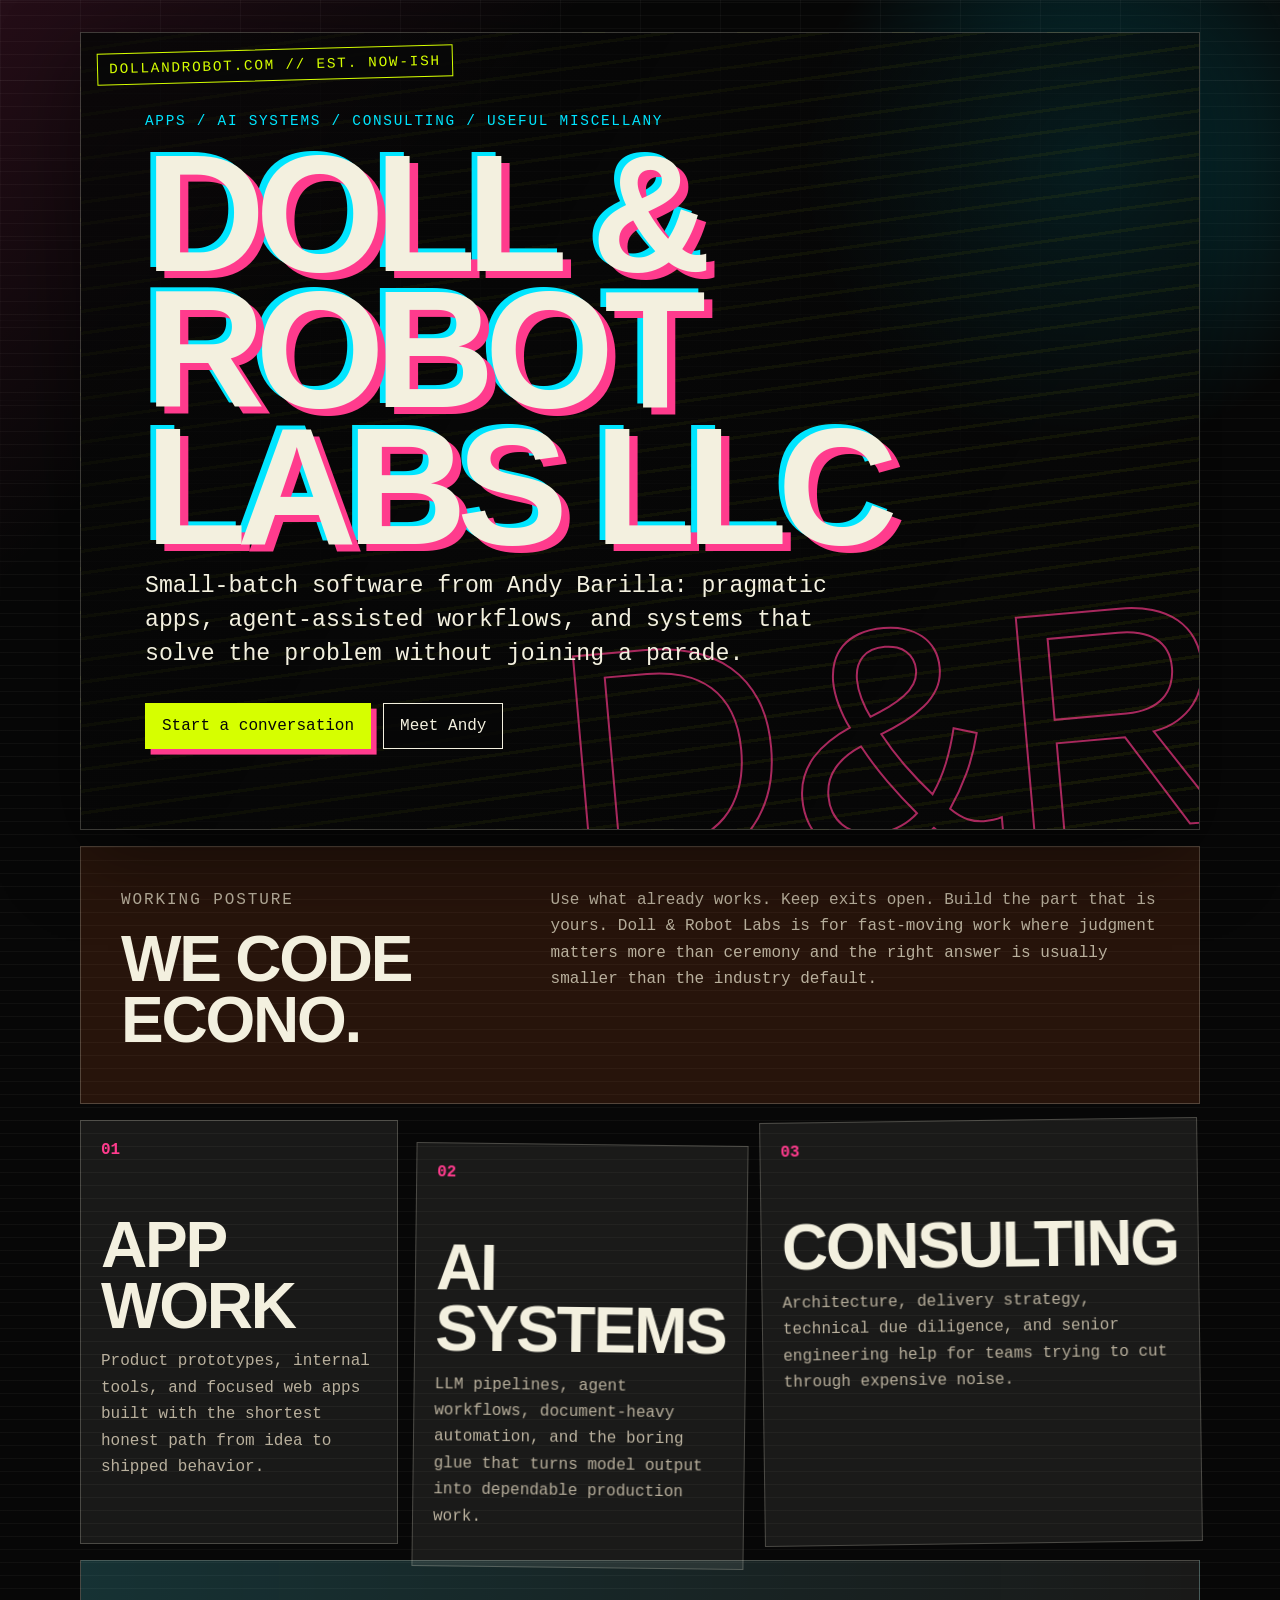
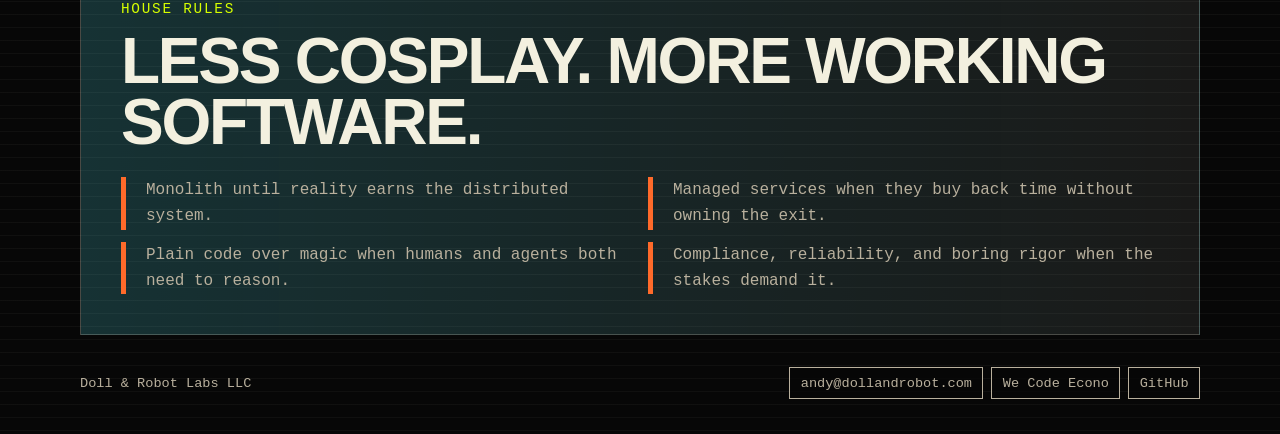
==== index.html @ 584b0dca "Build Doll and Robot Labs site" ====
<!doctype html>
<html lang="en">
  <head>
    <meta charset="utf-8" />
    <meta name="viewport" content="width=device-width, initial-scale=1" />
    <meta
      name="description"
      content="Doll & Robot Labs LLC builds apps, AI systems, and pragmatic software for teams that need useful work over ceremony."
    />
    <title>Doll &amp; Robot Labs LLC</title>
    <link rel="stylesheet" href="styles.css" />
  </head>
  <body>
    <main class="shell">
      <header class="hero" aria-labelledby="site-title">
        <div class="stamp">dollandrobot.com // est. now-ish</div>
        <p class="kicker">Apps / AI systems / consulting / useful miscellany</p>
        <h1 id="site-title">Doll &amp; Robot Labs LLC</h1>
        <p class="lede">
          Small-batch software from Andy Barilla: pragmatic apps, agent-assisted
          workflows, and systems that solve the problem without joining a parade.
        </p>
        <div class="actions" aria-label="Primary links">
          <a href="mailto:andy@dollandrobot.com">Start a conversation</a>
          <a href="https://andybarilla.com/">Meet Andy</a>
        </div>
      </header>

      <section class="manifesto" aria-labelledby="manifesto-title">
        <div>
          <p class="section-label">working posture</p>
          <h2 id="manifesto-title">We code econo.</h2>
        </div>
        <p>
          Use what already works. Keep exits open. Build the part that is yours.
          Doll &amp; Robot Labs is for fast-moving work where judgment matters more
          than ceremony and the right answer is usually smaller than the industry
          default.
        </p>
      </section>

      <section class="grid" aria-label="What Doll and Robot Labs does">
        <article>
          <span>01</span>
          <h2>App Work</h2>
          <p>
            Product prototypes, internal tools, and focused web apps built with
            the shortest honest path from idea to shipped behavior.
          </p>
        </article>
        <article>
          <span>02</span>
          <h2>AI Systems</h2>
          <p>
            LLM pipelines, agent workflows, document-heavy automation, and the
            boring glue that turns model output into dependable production work.
          </p>
        </article>
        <article>
          <span>03</span>
          <h2>Consulting</h2>
          <p>
            Architecture, delivery strategy, technical due diligence, and senior
            engineering help for teams trying to cut through expensive noise.
          </p>
        </article>
      </section>

      <section class="signal" aria-labelledby="signal-title">
        <p class="section-label">house rules</p>
        <h2 id="signal-title">Less cosplay. More working software.</h2>
        <ul>
          <li>Monolith until reality earns the distributed system.</li>
          <li>Managed services when they buy back time without owning the exit.</li>
          <li>Plain code over magic when humans and agents both need to reason.</li>
          <li>Compliance, reliability, and boring rigor when the stakes demand it.</li>
        </ul>
      </section>

      <footer>
        <p>Doll &amp; Robot Labs LLC</p>
        <nav aria-label="Footer links">
          <a href="mailto:andy@dollandrobot.com">andy@dollandrobot.com</a>
          <a href="https://andybarilla.substack.com/p/we-code-econo">We Code Econo</a>
          <a href="https://github.com/andybarilla">GitHub</a>
        </nav>
      </footer>
    </main>
  </body>
</html>
---- styles.css ----
:root {
  color-scheme: dark;
  --bg: #070707;
  --ink: #f3f0df;
  --muted: #b9b09d;
  --hot: #ff3b8d;
  --acid: #d6ff00;
  --cyan: #00e5ff;
  --rust: #ff6a2a;
  --panel: rgba(243, 240, 223, 0.08);
  --line: rgba(243, 240, 223, 0.22);
}

* {
  box-sizing: border-box;
}

html {
  min-height: 100%;
  background: var(--bg);
}

body {
  min-height: 100%;
  margin: 0;
  color: var(--ink);
  font-family: ui-monospace, "SFMono-Regular", "Roboto Mono", Consolas, monospace;
  background:
    linear-gradient(135deg, rgba(255, 59, 141, 0.12), transparent 26rem),
    radial-gradient(circle at 85% 8%, rgba(0, 229, 255, 0.24), transparent 18rem),
    repeating-linear-gradient(0deg, rgba(243, 240, 223, 0.04) 0 1px, transparent 1px 13px),
    var(--bg);
}

body::before {
  position: fixed;
  inset: 0;
  pointer-events: none;
  content: "";
  background-image:
    linear-gradient(90deg, rgba(255, 255, 255, 0.04) 1px, transparent 1px),
    linear-gradient(rgba(255, 255, 255, 0.035) 1px, transparent 1px);
  background-size: 5rem 5rem;
  mask-image: linear-gradient(to bottom, black, transparent 78%);
}

a {
  color: inherit;
  text-decoration: none;
}

.shell {
  width: min(1120px, calc(100% - 2rem));
  margin: 0 auto;
  padding: 2rem 0 1.5rem;
}

.hero {
  position: relative;
  min-height: 86vh;
  display: grid;
  align-content: center;
  padding: 5rem clamp(1rem, 5vw, 4rem);
  border: 1px solid var(--line);
  background:
    linear-gradient(120deg, rgba(7, 7, 7, 0.86), rgba(7, 7, 7, 0.48)),
    repeating-linear-gradient(-8deg, transparent 0 1.15rem, rgba(214, 255, 0, 0.12) 1.15rem 1.35rem);
  box-shadow: 0 1.5rem 5rem rgba(0, 0, 0, 0.48);
  overflow: hidden;
}

.hero::after {
  position: absolute;
  right: -2rem;
  bottom: -1.8rem;
  content: "D&R";
  color: transparent;
  font-family: Impact, Haettenschweiler, "Arial Narrow Bold", sans-serif;
  font-size: clamp(8rem, 26vw, 20rem);
  line-height: 0.75;
  -webkit-text-stroke: 2px rgba(255, 59, 141, 0.65);
  transform: rotate(-5deg);
}

.stamp,
.section-label,
.kicker {
  color: var(--acid);
  text-transform: uppercase;
  letter-spacing: 0.12em;
  font-size: clamp(0.72rem, 1.6vw, 0.9rem);
}

.stamp {
  position: absolute;
  top: 1rem;
  left: 1rem;
  padding: 0.45rem 0.7rem;
  border: 1px solid var(--acid);
  transform: rotate(-1.5deg);
  background: rgba(7, 7, 7, 0.86);
}

.kicker {
  margin: 0 0 1rem;
  color: var(--cyan);
}

h1,
h2,
p {
  margin-top: 0;
}

h1 {
  position: relative;
  z-index: 1;
  max-width: 11ch;
  margin-bottom: 1rem;
  font-family: Impact, Haettenschweiler, "Arial Narrow Bold", sans-serif;
  font-size: clamp(4rem, 13vw, 10.5rem);
  line-height: 0.82;
  letter-spacing: -0.06em;
  text-transform: uppercase;
  text-shadow: 0.05em 0.04em 0 var(--hot), -0.035em -0.025em 0 var(--cyan);
}

.lede {
  position: relative;
  z-index: 1;
  max-width: 43rem;
  margin-bottom: 2rem;
  color: var(--ink);
  font-size: clamp(1.05rem, 2.2vw, 1.45rem);
  line-height: 1.45;
}

.actions {
  position: relative;
  z-index: 1;
  display: flex;
  flex-wrap: wrap;
  gap: 0.75rem;
}

.actions a,
footer a {
  border: 1px solid currentColor;
  padding: 0.8rem 1rem;
  background: rgba(7, 7, 7, 0.8);
}

.actions a:first-child {
  color: #070707;
  border-color: var(--acid);
  background: var(--acid);
  box-shadow: 0.35rem 0.35rem 0 var(--hot);
}

.manifesto,
.signal,
.grid {
  margin-top: 1rem;
}

.manifesto {
  display: grid;
  grid-template-columns: minmax(12rem, 0.8fr) 1.2fr;
  gap: 1.5rem;
  padding: clamp(1.25rem, 4vw, 2.5rem);
  border: 1px solid var(--line);
  background: rgba(255, 106, 42, 0.13);
}

.manifesto h2,
.signal h2,
.grid h2 {
  margin-bottom: 0.75rem;
  font-family: Impact, Haettenschweiler, "Arial Narrow Bold", sans-serif;
  font-size: clamp(2rem, 5vw, 4rem);
  line-height: 0.95;
  letter-spacing: -0.035em;
  text-transform: uppercase;
}

.manifesto p,
.signal li,
.grid p {
  color: var(--muted);
  font-size: 1rem;
  line-height: 1.65;
}

.grid {
  display: grid;
  grid-template-columns: repeat(3, 1fr);
  gap: 1rem;
}

article,
.signal {
  border: 1px solid var(--line);
  background: var(--panel);
}

article {
  min-height: 21rem;
  padding: 1.25rem;
}

article:nth-child(2) {
  transform: translateY(1.5rem) rotate(0.7deg);
}

article:nth-child(3) {
  transform: rotate(-0.8deg);
}

article span {
  display: inline-block;
  margin-bottom: 3.5rem;
  color: var(--hot);
  font-weight: 800;
}

.signal {
  padding: clamp(1.25rem, 4vw, 2.5rem);
  background:
    linear-gradient(90deg, rgba(0, 229, 255, 0.12), transparent),
    var(--panel);
}

.signal ul {
  display: grid;
  grid-template-columns: repeat(2, minmax(0, 1fr));
  gap: 0.75rem 1rem;
  padding: 0;
  margin: 1.5rem 0 0;
  list-style: none;
}

.signal li {
  padding-left: 1.25rem;
  border-left: 0.35rem solid var(--rust);
}

footer {
  display: flex;
  align-items: center;
  justify-content: space-between;
  gap: 1rem;
  padding: 2rem 0 0.5rem;
  color: var(--muted);
  font-size: 0.85rem;
}

footer p {
  margin: 0;
}

footer nav {
  display: flex;
  flex-wrap: wrap;
  gap: 0.5rem;
}

footer a {
  padding: 0.45rem 0.65rem;
}

@media (max-width: 760px) {
  .shell {
    width: min(100% - 1rem, 1120px);
    padding-top: 0.5rem;
  }

  .hero {
    min-height: 92vh;
    padding: 6rem 1rem 2rem;
  }

  .hero::after {
    opacity: 0.42;
  }

  .manifesto,
  .grid,
  .signal ul,
  footer {
    grid-template-columns: 1fr;
  }

  .grid {
    display: block;
  }

  article,
  article:nth-child(2),
  article:nth-child(3) {
    min-height: auto;
    margin-top: 1rem;
    transform: none;
  }

  article span {
    margin-bottom: 1.5rem;
  }

  footer {
    display: grid;
    align-items: start;
  }
}

@media (prefers-reduced-motion: no-preference) {
  .hero {
    animation: twitch 8s steps(1) infinite;
  }

  @keyframes twitch {
    0%, 91%, 100% {
      filter: none;
    }

    92% {
      filter: hue-rotate(8deg) contrast(1.2);
    }

    93% {
      filter: none;
    }
  }
}
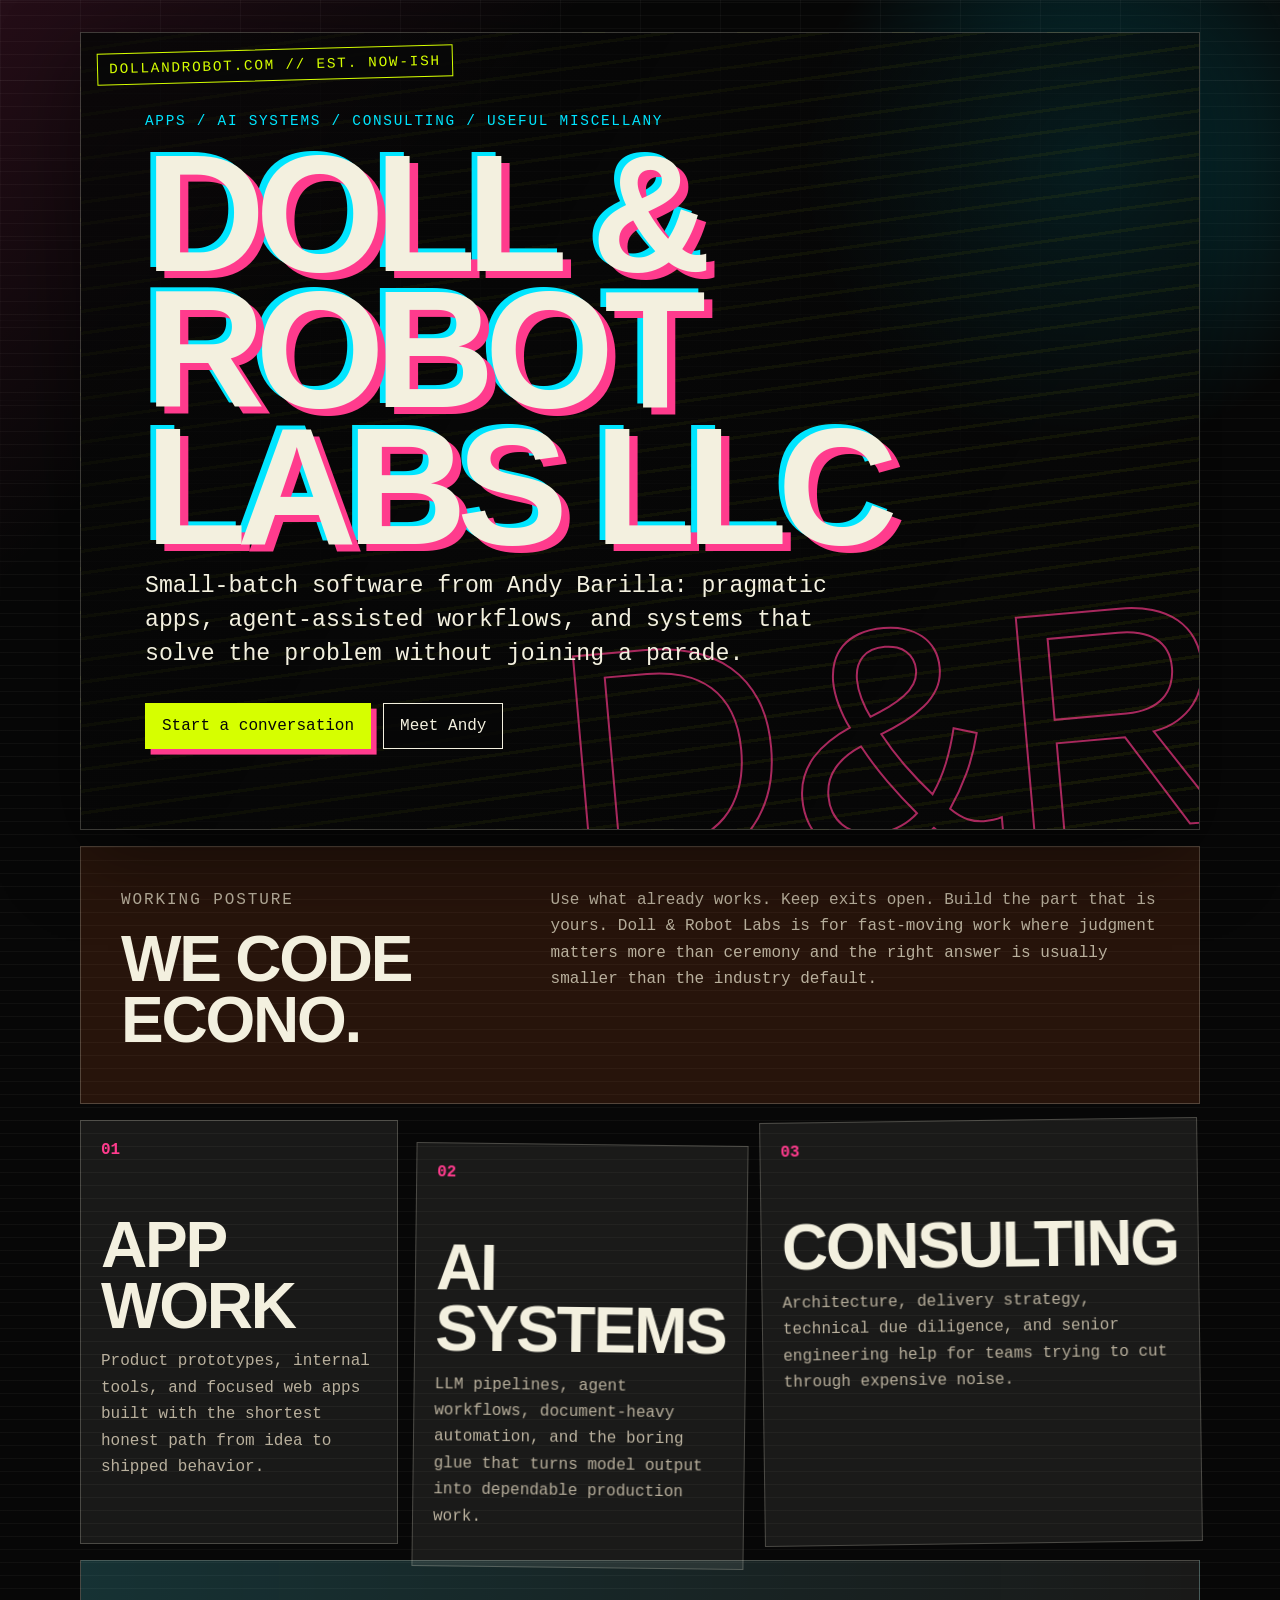
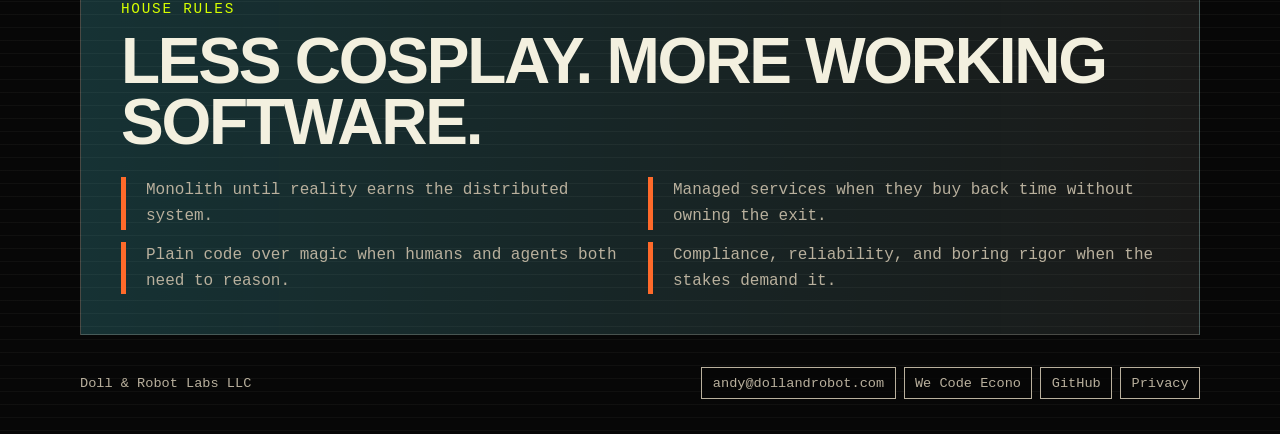
==== commit a88be094: "privacy policy" ====
--- a/index.html
+++ b/index.html
@@ -83,6 +83,7 @@
           <a href="mailto:andy@dollandrobot.com">andy@dollandrobot.com</a>
           <a href="https://andybarilla.substack.com/p/we-code-econo">We Code Econo</a>
           <a href="https://github.com/andybarilla">GitHub</a>
+          <a href="privacy.html">Privacy</a>
         </nav>
       </footer>
     </main>
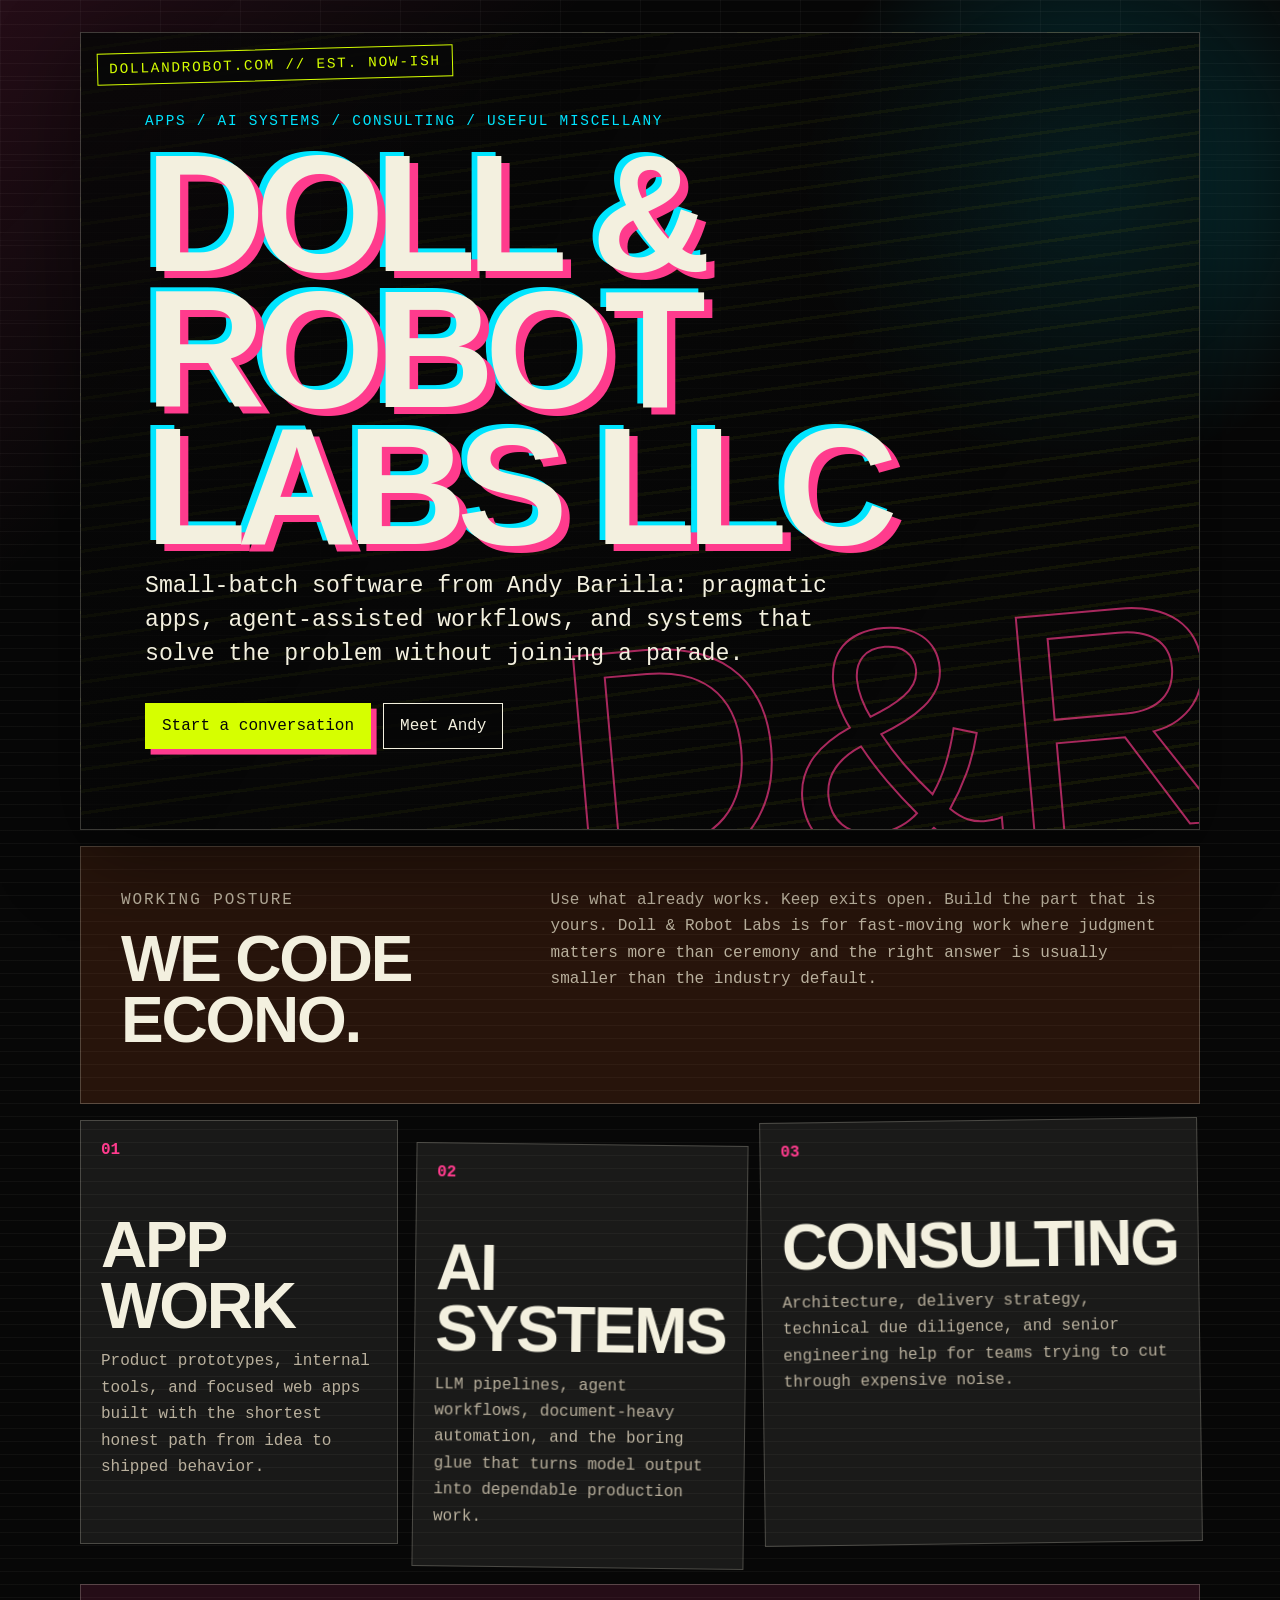
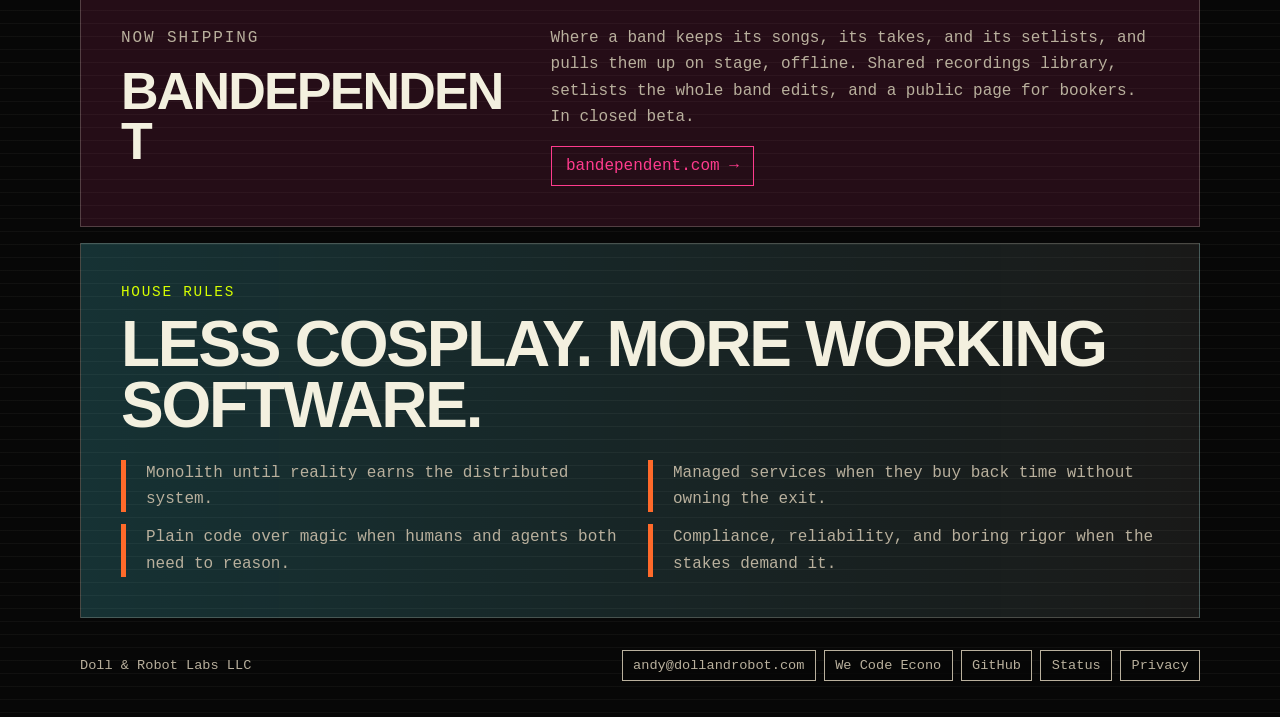
==== commit 9a58993b: "add bandependent" ====
--- a/index.html
+++ b/index.html
@@ -66,6 +66,21 @@
         </article>
       </section>
 
+      <section class="product" aria-labelledby="product-title">
+        <div>
+          <p class="section-label">now shipping</p>
+          <h2 id="product-title">Bandependent</h2>
+        </div>
+        <div>
+          <p>
+            Where a band keeps its songs, its takes, and its setlists, and pulls
+            them up on stage, offline. Shared recordings library, setlists the
+            whole band edits, and a public page for bookers. In closed beta.
+          </p>
+          <a href="https://bandependent.com/">bandependent.com &rarr;</a>
+        </div>
+      </section>
+
       <section class="signal" aria-labelledby="signal-title">
         <p class="section-label">house rules</p>
         <h2 id="signal-title">Less cosplay. More working software.</h2>
@@ -83,6 +98,7 @@
           <a href="mailto:andy@dollandrobot.com">andy@dollandrobot.com</a>
           <a href="https://andybarilla.substack.com/p/we-code-econo">We Code Econo</a>
           <a href="https://github.com/andybarilla">GitHub</a>
+          <a href="https://status.dollandrobot.com/">Status</a>
           <a href="privacy.html">Privacy</a>
         </nav>
       </footer>
--- a/styles.css
+++ b/styles.css
@@ -158,12 +158,14 @@
 }
 
 .manifesto,
+.product,
 .signal,
 .grid {
   margin-top: 1rem;
 }
 
-.manifesto {
+.manifesto,
+.product {
   display: grid;
   grid-template-columns: minmax(12rem, 0.8fr) 1.2fr;
   gap: 1.5rem;
@@ -173,6 +175,7 @@
 }
 
 .manifesto h2,
+.product h2,
 .signal h2,
 .grid h2 {
   margin-bottom: 0.75rem;
@@ -184,11 +187,29 @@
 }
 
 .manifesto p,
+.product p,
 .signal li,
 .grid p {
   color: var(--muted);
   font-size: 1rem;
   line-height: 1.65;
+}
+
+.product {
+  margin-top: 2.5rem;
+  background: rgba(255, 59, 141, 0.12);
+}
+
+.product h2 {
+  font-size: clamp(2rem, 4.2vw, 3.25rem);
+  overflow-wrap: anywhere;
+}
+
+.product a {
+  display: inline-block;
+  padding: 0.6rem 0.9rem;
+  border: 1px solid var(--hot);
+  color: var(--hot);
 }
 
 .grid {
@@ -284,6 +305,7 @@
   }
 
   .manifesto,
+  .product,
   .grid,
   .signal ul,
   footer {
